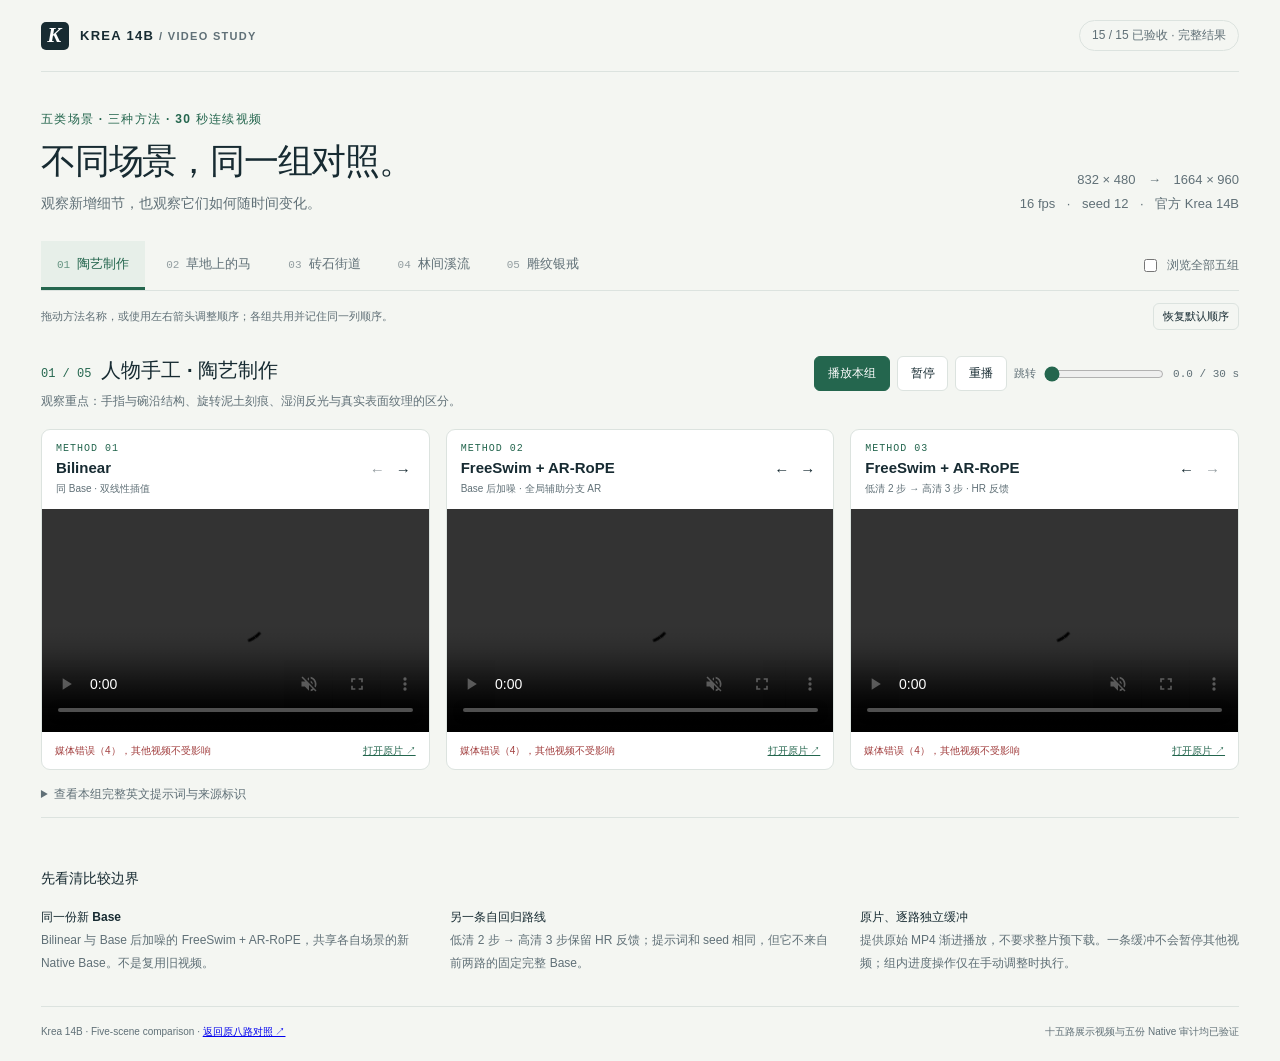
==== five-scenes-20261026/index.html @ 6cd2a90e "Publish verified five-scene three-method video comparison" ====
<!doctype html>
<html lang="zh-CN">
<head>
  <meta charset="utf-8">
  <meta name="viewport" content="width=device-width, initial-scale=1">
  <meta name="description" content="Krea 14B 五场景、三种方法视频对照：同 Base 双线性插值、Base 后加噪、低清到高清 HR 反馈。">
  <title>Krea 14B · 五场景三方法对照</title>
  <link rel="stylesheet" href="./viewer.css">
  <script type="module" src="./viewer.mjs"></script>
</head>
<body>
  <header class="masthead">
    <div class="brand"><span class="brand-mark" aria-hidden="true">K</span><span>KREA 14B <span class="brand-caption">/ VIDEO STUDY</span></span></div>
    <span class="status-badge" id="page-status">正在读取实验清单</span>
  </header>
  <main>
    <section class="intro" aria-labelledby="page-title">
      <div><p class="eyebrow">五类场景 · 三种方法 · 30 秒连续视频</p><h1 id="page-title">不同场景，同一组对照。</h1><p class="intro-copy">观察新增细节，也观察它们如何随时间变化。</p></div>
      <div class="specifications" aria-label="实验目标规格"><span>832 × 480 <b>→</b> 1664 × 960</span><span>16 fps <i>·</i> seed 12 <i>·</i> 官方 Krea 14B</span></div>
    </section>
    <div id="preparation-notice" class="notice" role="status" hidden></div>
    <section class="workspace" aria-label="视频对照">
      <div class="scene-toolbar">
        <nav id="scene-tabs" aria-label="选择场景"></nav>
        <label class="all-toggle"><input type="checkbox" id="show-all"> 浏览全部五组</label>
      </div>
      <div class="order-help"><span>拖动方法名称，或使用左右箭头调整顺序；各组共用并记住同一列顺序。</span><button type="button" id="reset-order">恢复默认顺序</button></div>
      <div id="scene-groups"></div>
    </section>
    <section class="comparison-note" aria-labelledby="comparison-title">
      <h2 id="comparison-title">先看清比较边界</h2>
      <div><p><strong>同一份新 Base</strong><br>Bilinear 与 Base 后加噪的 FreeSwim + AR-RoPE，共享各自场景的新 Native Base。不是复用旧视频。</p><p><strong>另一条自回归路线</strong><br>低清 2 步 → 高清 3 步保留 HR 反馈；提示词和 seed 相同，但它不来自前两路的固定完整 Base。</p><p><strong>原片、逐路独立缓冲</strong><br>提供原始 MP4 渐进播放，不要求整片预下载。一条缓冲不会暂停其他视频；组内进度操作仅在手动调整时执行。</p></div>
    </section>
  </main>
  <footer><span>Krea 14B · Five-scene comparison · <a href="../">返回原八路对照 ↗</a></span><span id="footer-status">正在核对本轮媒体清单</span></footer>
  <div id="announcement" class="sr-only" aria-live="polite"></div>
  <noscript><p class="notice">此对照页需要 JavaScript 读取实验清单与播放控件。不会自动显示其他实验视频。</p></noscript>
</body>
</html>
---- five-scenes-20261026/viewer.css ----
:root{color-scheme:light;--ink:#172b32;--muted:#607077;--line:#dce3df;--paper:#f4f6f2;--white:#fff;--accent:#24664e;--soft:#e7efe9;--amber:#765a24;font-family:Inter,"Segoe UI","Microsoft YaHei",sans-serif;font-synthesis:none}
*{box-sizing:border-box}body{margin:0;background:var(--paper);color:var(--ink)}button,input,select{font:inherit}button{cursor:pointer}button:disabled,input:disabled{cursor:not-allowed;opacity:.45}button:focus-visible,input:focus-visible,summary:focus-visible,a:focus-visible{outline:3px solid #77ab91;outline-offset:3px}button{border:1px solid var(--line);border-radius:6px;background:var(--white);color:var(--ink);padding:.5rem .8rem}button:hover:not(:disabled){background:var(--soft)}[hidden]{display:none!important}.masthead{min-height:72px;margin:0 3.2vw;display:flex;align-items:center;justify-content:space-between;border-bottom:1px solid var(--line);gap:1rem}.brand{display:flex;align-items:center;gap:11px;font-size:13px;font-weight:750;letter-spacing:1.3px}.brand-mark{display:grid;place-items:center;background:var(--ink);color:white;width:28px;height:28px;border-radius:5px;font:italic bold 21px Georgia}.brand-caption{color:var(--muted);font-size:11px}.status-badge{border:1px solid var(--line);border-radius:30px;padding:6px 12px;color:var(--muted);font-size:12px}main{margin:0 auto;padding:0 3.2vw;max-width:1920px}.intro{display:flex;align-items:flex-end;justify-content:space-between;gap:30px;padding:39px 0 28px}.eyebrow{color:var(--accent);font-size:12px;font-weight:650;letter-spacing:1.3px;margin:0 0 13px}h1{font-size:clamp(26px,2.7vw,42px);line-height:1.2;letter-spacing:-1.2px;margin:0;font-weight:650}.intro-copy{color:var(--muted);margin:13px 0 0;font-size:14px}.specifications{display:grid;gap:8px;font-size:13px;text-align:right;white-space:nowrap;color:var(--muted)}.specifications b{margin:0 9px;font-weight:400}.specifications i{font-style:normal;margin:0 8px}.notice{padding:13px 16px;border-left:3px solid #b99d60;background:#f6efdf;color:var(--amber);font-size:13px;line-height:1.7;margin:0 0 22px}.scene-toolbar{display:flex;align-items:center;justify-content:space-between;gap:18px;border-bottom:1px solid var(--line)}#scene-tabs{display:flex;gap:5px;flex-wrap:wrap}.scene-tab{border:0;border-bottom:3px solid transparent;border-radius:0;background:transparent;padding:14px 16px;font-size:13px;color:var(--muted)}.scene-tab[aria-current="true"]{color:var(--accent);border-bottom-color:var(--accent);font-weight:650;background:var(--soft)}.scene-tab .tab-number{font:11px ui-monospace,monospace;opacity:.65;margin-right:7px}.all-toggle{display:flex;align-items:center;gap:7px;font-size:12px;white-space:nowrap;color:var(--muted);padding:12px 0}.all-toggle input{accent-color:var(--accent)}.order-help{display:flex;justify-content:space-between;align-items:center;gap:20px;color:var(--muted);font-size:11px;padding:12px 0 8px}.order-help button{font-size:11px;padding:5px 9px;background:transparent}.scene-group{padding:18px 0 28px}.scene-heading{display:flex;align-items:flex-start;justify-content:space-between;gap:20px;margin-bottom:17px}.scene-heading h2{font-size:20px;line-height:1.4;margin:0 0 7px;font-weight:650}.scene-index{font:12px ui-monospace,monospace;color:var(--accent);margin-right:10px}.observation{color:var(--muted);font-size:12px;line-height:1.7;margin:0;max-width:780px}.group-controls{display:flex;align-items:center;justify-content:flex-end;gap:7px;flex-wrap:wrap}.group-controls button{font-size:12px;white-space:nowrap}.group-controls .primary{background:var(--accent);color:#fff;border-color:var(--accent)}.group-controls .primary:hover:not(:disabled){background:#1b513e}.group-controls label{color:var(--muted);font-size:11px;display:flex;align-items:center;gap:6px}.group-controls input{accent-color:var(--accent);width:120px;max-width:20vw}.time-label{font:11px ui-monospace,monospace;color:var(--muted);min-width:58px}.video-grid{display:grid;grid-template-columns:repeat(3,minmax(0,1fr));gap:16px}.video-card{background:var(--white);border:1px solid var(--line);border-radius:9px;overflow:hidden;min-width:0}.card-header{padding:13px 14px;display:flex;align-items:center;justify-content:space-between;gap:5px;min-height:77px;cursor:grab}.card-header:active{cursor:grabbing}.method-label{min-width:0}.method-number{display:block;font:10px ui-monospace,monospace;letter-spacing:1px;color:var(--accent);margin-bottom:5px}.card-header h3{font-size:15px;font-weight:650;line-height:1.2;margin:0 0 5px}.subtitle{font-size:10px;color:var(--muted);line-height:1.4;margin:0}.move-controls{display:flex;gap:3px;flex-shrink:0}.move-controls button{padding:3px;width:23px;height:25px;font-size:15px;border-color:transparent;background:transparent}.move-controls button:hover:not(:disabled){border-color:var(--line)}.media-frame{aspect-ratio:26/15;background:#17252c;display:flex;align-items:center;justify-content:center;position:relative;overflow:hidden}.media-frame video{display:block;width:100%;height:100%;object-fit:contain;background:#111;aspect-ratio:26/15}.pending{display:flex;align-items:center;flex-direction:column;padding:24px;text-align:center;color:#a4b4b7;font-size:12px;line-height:1.7}.pending .pending-icon{font-size:22px;color:#809a91;margin-bottom:9px}.pending strong{font-weight:500;color:#d3deda;font-size:14px}.card-footer{display:flex;align-items:center;justify-content:space-between;gap:10px;min-height:37px;padding:9px 13px;font-size:10px;color:var(--muted);line-height:1.5}.card-footer a{color:var(--accent)}.media-status.error{color:#a23f3f}.video-card.drag-over{outline:2px solid var(--accent);outline-offset:2px}.prompt-details{margin:16px 0 0;color:var(--muted);font-size:12px;border-bottom:1px solid var(--line);padding-bottom:14px}.prompt-details summary{cursor:pointer;list-style-position:inside}.prompt-body{margin:13px 0 5px;line-height:1.8;max-width:1100px}.prompt-hash{font:10px ui-monospace,monospace;overflow-wrap:anywhere;opacity:.75}.comparison-note{padding:24px 0 32px}.comparison-note h2{font-size:14px;margin:0 0 18px;font-weight:650}.comparison-note>div{display:grid;grid-template-columns:repeat(3,minmax(0,1fr));gap:30px}.comparison-note p{font-size:12px;line-height:1.9;color:var(--muted);margin:0}.comparison-note strong{color:var(--ink);font-weight:600}footer{margin:0 3.2vw;padding:18px 0 22px;border-top:1px solid var(--line);display:flex;justify-content:space-between;gap:18px;color:var(--muted);font-size:10px}.sr-only{position:absolute;width:1px;height:1px;padding:0;margin:-1px;overflow:hidden;clip:rect(0,0,0,0);white-space:nowrap;border:0}
@media(min-width:1600px){.subtitle{font-size:12px}.card-header h3{font-size:18px}.card-header{padding:17px}.scene-heading h2{font-size:23px}}
@media(max-width:1100px){.scene-toolbar{align-items:flex-start;flex-direction:column;gap:0}.all-toggle{padding:8px 0}.scene-heading{flex-direction:column;gap:14px}.group-controls{justify-content:flex-start}.intro{gap:12px}.specifications{font-size:11px}.video-grid{gap:10px}.card-header{padding:11px 9px}.card-header h3{font-size:13px}.move-controls{flex-direction:column}.move-controls button{height:19px;font-size:12px}.subtitle{font-size:10px}}
@media(max-width:760px){.masthead{min-height:63px}.brand-caption{display:none}.intro{display:block;padding:29px 0 22px}.specifications{text-align:left;margin-top:19px;gap:5px;font-size:12px}.status-badge{font-size:10px;padding:5px 8px}.scene-tab{padding:11px 10px;font-size:12px}.video-grid{grid-template-columns:1fr;gap:18px}.card-header{min-height:73px;padding:13px 15px}.card-header h3{font-size:16px}.subtitle{font-size:12px}.move-controls{flex-direction:row}.move-controls button{height:29px;width:28px;font-size:16px}.order-help{align-items:flex-start;gap:14px;line-height:1.7}.order-help>span{max-width:68%}.order-help button{white-space:nowrap}.scene-heading h2{font-size:19px}.group-controls{width:100%}.group-controls input{max-width:unset;width:110px}.comparison-note>div{grid-template-columns:1fr;gap:17px}footer{flex-direction:column;gap:8px}.media-frame video{max-height:none}.scene-group{padding-top:15px}.prompt-details{line-height:1.8}}
@media(prefers-reduced-motion:reduce){*{scroll-behavior:auto!important}}
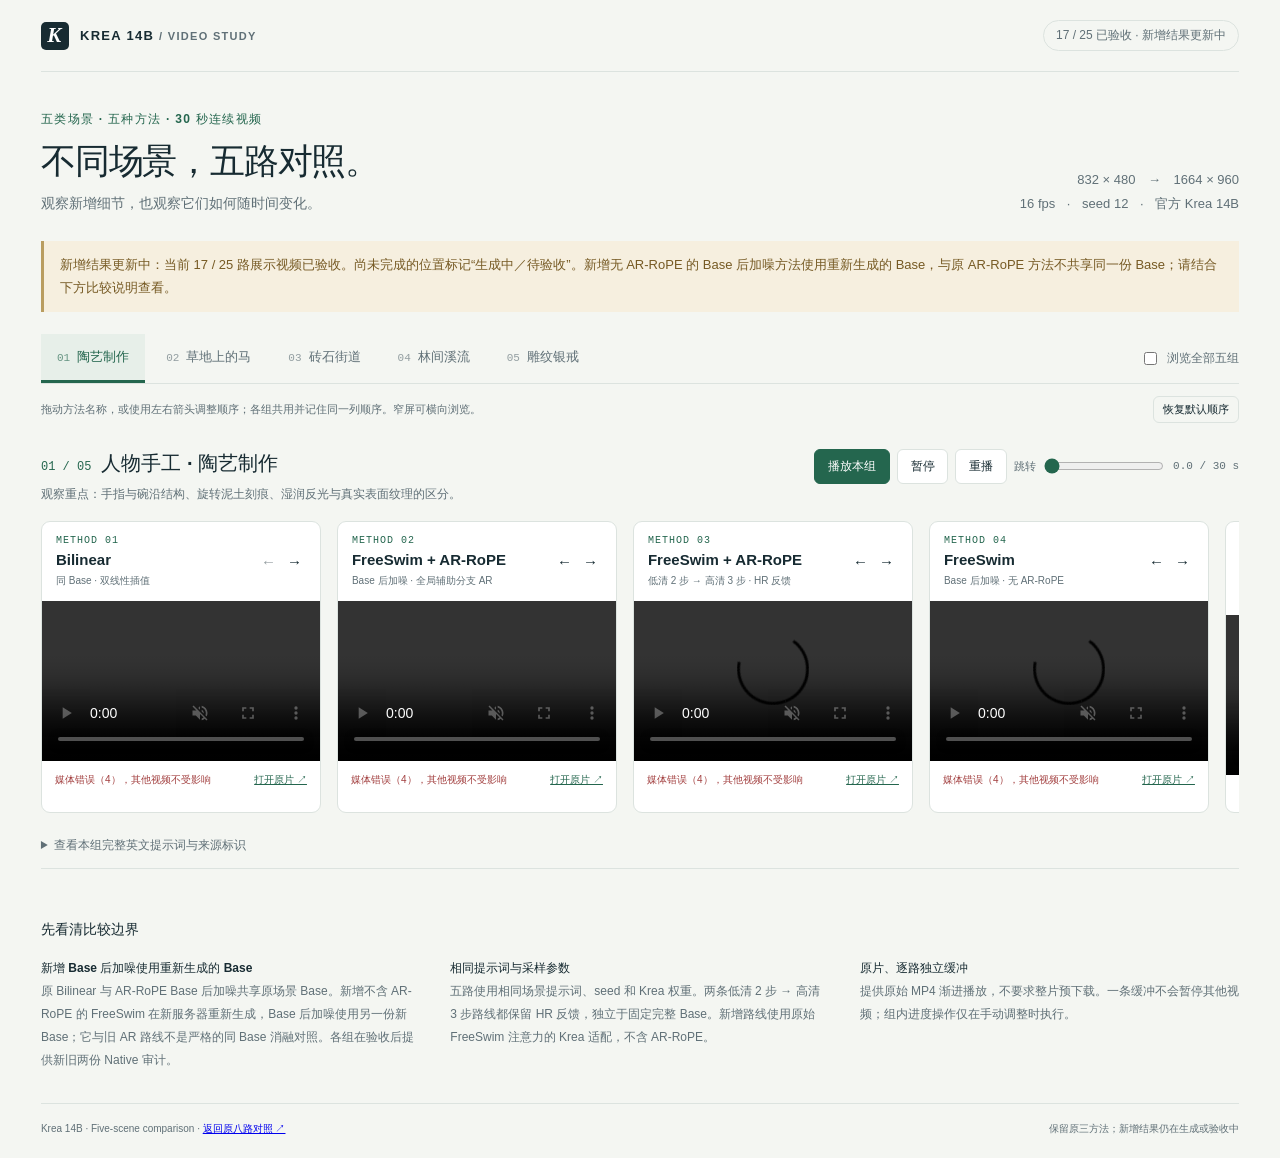
==== commit 49113985: "Add verified pottery FreeSwim videos to five-method comparison" ====
--- a/five-scenes-20261026/index.html
+++ b/five-scenes-20261026/index.html
@@ -3,8 +3,8 @@
 <head>
   <meta charset="utf-8">
   <meta name="viewport" content="width=device-width, initial-scale=1">
-  <meta name="description" content="Krea 14B 五场景、三种方法视频对照：同 Base 双线性插值、Base 后加噪、低清到高清 HR 反馈。">
-  <title>Krea 14B · 五场景三方法对照</title>
+  <meta name="description" content="Krea 14B 五场景、五种方法视频对照：Bilinear、FreeSwim 与 AR-RoPE 的 Base 后加噪及低清到高清路线。">
+  <title>Krea 14B · 五场景五方法对照</title>
   <link rel="stylesheet" href="./viewer.css">
   <script type="module" src="./viewer.mjs"></script>
 </head>
@@ -15,7 +15,7 @@
   </header>
   <main>
     <section class="intro" aria-labelledby="page-title">
-      <div><p class="eyebrow">五类场景 · 三种方法 · 30 秒连续视频</p><h1 id="page-title">不同场景，同一组对照。</h1><p class="intro-copy">观察新增细节，也观察它们如何随时间变化。</p></div>
+      <div><p class="eyebrow">五类场景 · 五种方法 · 30 秒连续视频</p><h1 id="page-title">不同场景，五路对照。</h1><p class="intro-copy">观察新增细节，也观察它们如何随时间变化。</p></div>
       <div class="specifications" aria-label="实验目标规格"><span>832 × 480 <b>→</b> 1664 × 960</span><span>16 fps <i>·</i> seed 12 <i>·</i> 官方 Krea 14B</span></div>
     </section>
     <div id="preparation-notice" class="notice" role="status" hidden></div>
@@ -24,12 +24,12 @@
         <nav id="scene-tabs" aria-label="选择场景"></nav>
         <label class="all-toggle"><input type="checkbox" id="show-all"> 浏览全部五组</label>
       </div>
-      <div class="order-help"><span>拖动方法名称，或使用左右箭头调整顺序；各组共用并记住同一列顺序。</span><button type="button" id="reset-order">恢复默认顺序</button></div>
+      <div class="order-help"><span>拖动方法名称，或使用左右箭头调整顺序；各组共用并记住同一列顺序。窄屏可横向浏览。</span><button type="button" id="reset-order">恢复默认顺序</button></div>
       <div id="scene-groups"></div>
     </section>
     <section class="comparison-note" aria-labelledby="comparison-title">
       <h2 id="comparison-title">先看清比较边界</h2>
-      <div><p><strong>同一份新 Base</strong><br>Bilinear 与 Base 后加噪的 FreeSwim + AR-RoPE，共享各自场景的新 Native Base。不是复用旧视频。</p><p><strong>另一条自回归路线</strong><br>低清 2 步 → 高清 3 步保留 HR 反馈；提示词和 seed 相同，但它不来自前两路的固定完整 Base。</p><p><strong>原片、逐路独立缓冲</strong><br>提供原始 MP4 渐进播放，不要求整片预下载。一条缓冲不会暂停其他视频；组内进度操作仅在手动调整时执行。</p></div>
+      <div><p><strong>新增 Base 后加噪使用重新生成的 Base</strong><br>原 Bilinear 与 AR-RoPE Base 后加噪共享原场景 Base。新增不含 AR-RoPE 的 FreeSwim 在新服务器重新生成，Base 后加噪使用另一份新 Base；它与旧 AR 路线不是严格的同 Base 消融对照。各组在验收后提供新旧两份 Native 审计。</p><p><strong>相同提示词与采样参数</strong><br>五路使用相同场景提示词、seed 和 Krea 权重。两条低清 2 步 → 高清 3 步路线都保留 HR 反馈，独立于固定完整 Base。新增路线使用原始 FreeSwim 注意力的 Krea 适配，不含 AR-RoPE。</p><p><strong>原片、逐路独立缓冲</strong><br>提供原始 MP4 渐进播放，不要求整片预下载。一条缓冲不会暂停其他视频；组内进度操作仅在手动调整时执行。</p></div>
     </section>
   </main>
   <footer><span>Krea 14B · Five-scene comparison · <a href="../">返回原八路对照 ↗</a></span><span id="footer-status">正在核对本轮媒体清单</span></footer>
--- a/five-scenes-20261026/viewer.css
+++ b/five-scenes-20261026/viewer.css
@@ -1,5 +1,5 @@
 :root{color-scheme:light;--ink:#172b32;--muted:#607077;--line:#dce3df;--paper:#f4f6f2;--white:#fff;--accent:#24664e;--soft:#e7efe9;--amber:#765a24;font-family:Inter,"Segoe UI","Microsoft YaHei",sans-serif;font-synthesis:none}
-*{box-sizing:border-box}body{margin:0;background:var(--paper);color:var(--ink)}button,input,select{font:inherit}button{cursor:pointer}button:disabled,input:disabled{cursor:not-allowed;opacity:.45}button:focus-visible,input:focus-visible,summary:focus-visible,a:focus-visible{outline:3px solid #77ab91;outline-offset:3px}button{border:1px solid var(--line);border-radius:6px;background:var(--white);color:var(--ink);padding:.5rem .8rem}button:hover:not(:disabled){background:var(--soft)}[hidden]{display:none!important}.masthead{min-height:72px;margin:0 3.2vw;display:flex;align-items:center;justify-content:space-between;border-bottom:1px solid var(--line);gap:1rem}.brand{display:flex;align-items:center;gap:11px;font-size:13px;font-weight:750;letter-spacing:1.3px}.brand-mark{display:grid;place-items:center;background:var(--ink);color:white;width:28px;height:28px;border-radius:5px;font:italic bold 21px Georgia}.brand-caption{color:var(--muted);font-size:11px}.status-badge{border:1px solid var(--line);border-radius:30px;padding:6px 12px;color:var(--muted);font-size:12px}main{margin:0 auto;padding:0 3.2vw;max-width:1920px}.intro{display:flex;align-items:flex-end;justify-content:space-between;gap:30px;padding:39px 0 28px}.eyebrow{color:var(--accent);font-size:12px;font-weight:650;letter-spacing:1.3px;margin:0 0 13px}h1{font-size:clamp(26px,2.7vw,42px);line-height:1.2;letter-spacing:-1.2px;margin:0;font-weight:650}.intro-copy{color:var(--muted);margin:13px 0 0;font-size:14px}.specifications{display:grid;gap:8px;font-size:13px;text-align:right;white-space:nowrap;color:var(--muted)}.specifications b{margin:0 9px;font-weight:400}.specifications i{font-style:normal;margin:0 8px}.notice{padding:13px 16px;border-left:3px solid #b99d60;background:#f6efdf;color:var(--amber);font-size:13px;line-height:1.7;margin:0 0 22px}.scene-toolbar{display:flex;align-items:center;justify-content:space-between;gap:18px;border-bottom:1px solid var(--line)}#scene-tabs{display:flex;gap:5px;flex-wrap:wrap}.scene-tab{border:0;border-bottom:3px solid transparent;border-radius:0;background:transparent;padding:14px 16px;font-size:13px;color:var(--muted)}.scene-tab[aria-current="true"]{color:var(--accent);border-bottom-color:var(--accent);font-weight:650;background:var(--soft)}.scene-tab .tab-number{font:11px ui-monospace,monospace;opacity:.65;margin-right:7px}.all-toggle{display:flex;align-items:center;gap:7px;font-size:12px;white-space:nowrap;color:var(--muted);padding:12px 0}.all-toggle input{accent-color:var(--accent)}.order-help{display:flex;justify-content:space-between;align-items:center;gap:20px;color:var(--muted);font-size:11px;padding:12px 0 8px}.order-help button{font-size:11px;padding:5px 9px;background:transparent}.scene-group{padding:18px 0 28px}.scene-heading{display:flex;align-items:flex-start;justify-content:space-between;gap:20px;margin-bottom:17px}.scene-heading h2{font-size:20px;line-height:1.4;margin:0 0 7px;font-weight:650}.scene-index{font:12px ui-monospace,monospace;color:var(--accent);margin-right:10px}.observation{color:var(--muted);font-size:12px;line-height:1.7;margin:0;max-width:780px}.group-controls{display:flex;align-items:center;justify-content:flex-end;gap:7px;flex-wrap:wrap}.group-controls button{font-size:12px;white-space:nowrap}.group-controls .primary{background:var(--accent);color:#fff;border-color:var(--accent)}.group-controls .primary:hover:not(:disabled){background:#1b513e}.group-controls label{color:var(--muted);font-size:11px;display:flex;align-items:center;gap:6px}.group-controls input{accent-color:var(--accent);width:120px;max-width:20vw}.time-label{font:11px ui-monospace,monospace;color:var(--muted);min-width:58px}.video-grid{display:grid;grid-template-columns:repeat(3,minmax(0,1fr));gap:16px}.video-card{background:var(--white);border:1px solid var(--line);border-radius:9px;overflow:hidden;min-width:0}.card-header{padding:13px 14px;display:flex;align-items:center;justify-content:space-between;gap:5px;min-height:77px;cursor:grab}.card-header:active{cursor:grabbing}.method-label{min-width:0}.method-number{display:block;font:10px ui-monospace,monospace;letter-spacing:1px;color:var(--accent);margin-bottom:5px}.card-header h3{font-size:15px;font-weight:650;line-height:1.2;margin:0 0 5px}.subtitle{font-size:10px;color:var(--muted);line-height:1.4;margin:0}.move-controls{display:flex;gap:3px;flex-shrink:0}.move-controls button{padding:3px;width:23px;height:25px;font-size:15px;border-color:transparent;background:transparent}.move-controls button:hover:not(:disabled){border-color:var(--line)}.media-frame{aspect-ratio:26/15;background:#17252c;display:flex;align-items:center;justify-content:center;position:relative;overflow:hidden}.media-frame video{display:block;width:100%;height:100%;object-fit:contain;background:#111;aspect-ratio:26/15}.pending{display:flex;align-items:center;flex-direction:column;padding:24px;text-align:center;color:#a4b4b7;font-size:12px;line-height:1.7}.pending .pending-icon{font-size:22px;color:#809a91;margin-bottom:9px}.pending strong{font-weight:500;color:#d3deda;font-size:14px}.card-footer{display:flex;align-items:center;justify-content:space-between;gap:10px;min-height:37px;padding:9px 13px;font-size:10px;color:var(--muted);line-height:1.5}.card-footer a{color:var(--accent)}.media-status.error{color:#a23f3f}.video-card.drag-over{outline:2px solid var(--accent);outline-offset:2px}.prompt-details{margin:16px 0 0;color:var(--muted);font-size:12px;border-bottom:1px solid var(--line);padding-bottom:14px}.prompt-details summary{cursor:pointer;list-style-position:inside}.prompt-body{margin:13px 0 5px;line-height:1.8;max-width:1100px}.prompt-hash{font:10px ui-monospace,monospace;overflow-wrap:anywhere;opacity:.75}.comparison-note{padding:24px 0 32px}.comparison-note h2{font-size:14px;margin:0 0 18px;font-weight:650}.comparison-note>div{display:grid;grid-template-columns:repeat(3,minmax(0,1fr));gap:30px}.comparison-note p{font-size:12px;line-height:1.9;color:var(--muted);margin:0}.comparison-note strong{color:var(--ink);font-weight:600}footer{margin:0 3.2vw;padding:18px 0 22px;border-top:1px solid var(--line);display:flex;justify-content:space-between;gap:18px;color:var(--muted);font-size:10px}.sr-only{position:absolute;width:1px;height:1px;padding:0;margin:-1px;overflow:hidden;clip:rect(0,0,0,0);white-space:nowrap;border:0}
+*{box-sizing:border-box}body{margin:0;background:var(--paper);color:var(--ink)}button,input,select{font:inherit}button{cursor:pointer}button:disabled,input:disabled{cursor:not-allowed;opacity:.45}button:focus-visible,input:focus-visible,summary:focus-visible,a:focus-visible{outline:3px solid #77ab91;outline-offset:3px}button{border:1px solid var(--line);border-radius:6px;background:var(--white);color:var(--ink);padding:.5rem .8rem}button:hover:not(:disabled){background:var(--soft)}[hidden]{display:none!important}.masthead{min-height:72px;margin:0 3.2vw;display:flex;align-items:center;justify-content:space-between;border-bottom:1px solid var(--line);gap:1rem}.brand{display:flex;align-items:center;gap:11px;font-size:13px;font-weight:750;letter-spacing:1.3px}.brand-mark{display:grid;place-items:center;background:var(--ink);color:white;width:28px;height:28px;border-radius:5px;font:italic bold 21px Georgia}.brand-caption{color:var(--muted);font-size:11px}.status-badge{border:1px solid var(--line);border-radius:30px;padding:6px 12px;color:var(--muted);font-size:12px}main{margin:0 auto;padding:0 3.2vw;max-width:1920px}.intro{display:flex;align-items:flex-end;justify-content:space-between;gap:30px;padding:39px 0 28px}.eyebrow{color:var(--accent);font-size:12px;font-weight:650;letter-spacing:1.3px;margin:0 0 13px}h1{font-size:clamp(26px,2.7vw,42px);line-height:1.2;letter-spacing:-1.2px;margin:0;font-weight:650}.intro-copy{color:var(--muted);margin:13px 0 0;font-size:14px}.specifications{display:grid;gap:8px;font-size:13px;text-align:right;white-space:nowrap;color:var(--muted)}.specifications b{margin:0 9px;font-weight:400}.specifications i{font-style:normal;margin:0 8px}.notice{padding:13px 16px;border-left:3px solid #b99d60;background:#f6efdf;color:var(--amber);font-size:13px;line-height:1.7;margin:0 0 22px}.scene-toolbar{display:flex;align-items:center;justify-content:space-between;gap:18px;border-bottom:1px solid var(--line)}#scene-tabs{display:flex;gap:5px;flex-wrap:wrap}.scene-tab{border:0;border-bottom:3px solid transparent;border-radius:0;background:transparent;padding:14px 16px;font-size:13px;color:var(--muted)}.scene-tab[aria-current="true"]{color:var(--accent);border-bottom-color:var(--accent);font-weight:650;background:var(--soft)}.scene-tab .tab-number{font:11px ui-monospace,monospace;opacity:.65;margin-right:7px}.all-toggle{display:flex;align-items:center;gap:7px;font-size:12px;white-space:nowrap;color:var(--muted);padding:12px 0}.all-toggle input{accent-color:var(--accent)}.order-help{display:flex;justify-content:space-between;align-items:center;gap:20px;color:var(--muted);font-size:11px;padding:12px 0 8px}.order-help button{font-size:11px;padding:5px 9px;background:transparent}.scene-group{padding:18px 0 28px}.scene-heading{display:flex;align-items:flex-start;justify-content:space-between;gap:20px;margin-bottom:17px}.scene-heading h2{font-size:20px;line-height:1.4;margin:0 0 7px;font-weight:650}.scene-index{font:12px ui-monospace,monospace;color:var(--accent);margin-right:10px}.observation{color:var(--muted);font-size:12px;line-height:1.7;margin:0;max-width:780px}.group-controls{display:flex;align-items:center;justify-content:flex-end;gap:7px;flex-wrap:wrap}.group-controls button{font-size:12px;white-space:nowrap}.group-controls .primary{background:var(--accent);color:#fff;border-color:var(--accent)}.group-controls .primary:hover:not(:disabled){background:#1b513e}.group-controls label{color:var(--muted);font-size:11px;display:flex;align-items:center;gap:6px}.group-controls input{accent-color:var(--accent);width:120px;max-width:20vw}.time-label{font:11px ui-monospace,monospace;color:var(--muted);min-width:58px}.video-grid{display:grid;grid-template-columns:repeat(5,minmax(280px,1fr));gap:16px;overflow-x:auto;padding-bottom:8px}.video-card{background:var(--white);border:1px solid var(--line);border-radius:9px;overflow:hidden;min-width:0}.card-header{padding:13px 14px;display:flex;align-items:center;justify-content:space-between;gap:5px;min-height:77px;cursor:grab}.card-header:active{cursor:grabbing}.method-label{min-width:0}.method-number{display:block;font:10px ui-monospace,monospace;letter-spacing:1px;color:var(--accent);margin-bottom:5px}.card-header h3{font-size:15px;font-weight:650;line-height:1.2;margin:0 0 5px}.subtitle{font-size:10px;color:var(--muted);line-height:1.4;margin:0}.move-controls{display:flex;gap:3px;flex-shrink:0}.move-controls button{padding:3px;width:23px;height:25px;font-size:15px;border-color:transparent;background:transparent}.move-controls button:hover:not(:disabled){border-color:var(--line)}.media-frame{aspect-ratio:26/15;background:#17252c;display:flex;align-items:center;justify-content:center;position:relative;overflow:hidden}.media-frame video{display:block;width:100%;height:100%;object-fit:contain;background:#111;aspect-ratio:26/15}.pending{display:flex;align-items:center;flex-direction:column;padding:24px;text-align:center;color:#a4b4b7;font-size:12px;line-height:1.7}.pending .pending-icon{font-size:22px;color:#809a91;margin-bottom:9px}.pending strong{font-weight:500;color:#d3deda;font-size:14px}.card-footer{display:flex;align-items:center;justify-content:space-between;gap:10px;min-height:37px;padding:9px 13px;font-size:10px;color:var(--muted);line-height:1.5}.card-footer a{color:var(--accent)}.media-status.error{color:#a23f3f}.video-card.drag-over{outline:2px solid var(--accent);outline-offset:2px}.prompt-details{margin:16px 0 0;color:var(--muted);font-size:12px;border-bottom:1px solid var(--line);padding-bottom:14px}.prompt-details summary{cursor:pointer;list-style-position:inside}.prompt-body{margin:13px 0 5px;line-height:1.8;max-width:1100px}.prompt-hash{font:10px ui-monospace,monospace;overflow-wrap:anywhere;opacity:.75}.comparison-note{padding:24px 0 32px}.comparison-note h2{font-size:14px;margin:0 0 18px;font-weight:650}.comparison-note>div{display:grid;grid-template-columns:repeat(3,minmax(0,1fr));gap:30px}.comparison-note p{font-size:12px;line-height:1.9;color:var(--muted);margin:0}.comparison-note strong{color:var(--ink);font-weight:600}footer{margin:0 3.2vw;padding:18px 0 22px;border-top:1px solid var(--line);display:flex;justify-content:space-between;gap:18px;color:var(--muted);font-size:10px}.sr-only{position:absolute;width:1px;height:1px;padding:0;margin:-1px;overflow:hidden;clip:rect(0,0,0,0);white-space:nowrap;border:0}
 @media(min-width:1600px){.subtitle{font-size:12px}.card-header h3{font-size:18px}.card-header{padding:17px}.scene-heading h2{font-size:23px}}
 @media(max-width:1100px){.scene-toolbar{align-items:flex-start;flex-direction:column;gap:0}.all-toggle{padding:8px 0}.scene-heading{flex-direction:column;gap:14px}.group-controls{justify-content:flex-start}.intro{gap:12px}.specifications{font-size:11px}.video-grid{gap:10px}.card-header{padding:11px 9px}.card-header h3{font-size:13px}.move-controls{flex-direction:column}.move-controls button{height:19px;font-size:12px}.subtitle{font-size:10px}}
 @media(max-width:760px){.masthead{min-height:63px}.brand-caption{display:none}.intro{display:block;padding:29px 0 22px}.specifications{text-align:left;margin-top:19px;gap:5px;font-size:12px}.status-badge{font-size:10px;padding:5px 8px}.scene-tab{padding:11px 10px;font-size:12px}.video-grid{grid-template-columns:1fr;gap:18px}.card-header{min-height:73px;padding:13px 15px}.card-header h3{font-size:16px}.subtitle{font-size:12px}.move-controls{flex-direction:row}.move-controls button{height:29px;width:28px;font-size:16px}.order-help{align-items:flex-start;gap:14px;line-height:1.7}.order-help>span{max-width:68%}.order-help button{white-space:nowrap}.scene-heading h2{font-size:19px}.group-controls{width:100%}.group-controls input{max-width:unset;width:110px}.comparison-note>div{grid-template-columns:1fr;gap:17px}footer{flex-direction:column;gap:8px}.media-frame video{max-height:none}.scene-group{padding-top:15px}.prompt-details{line-height:1.8}}
